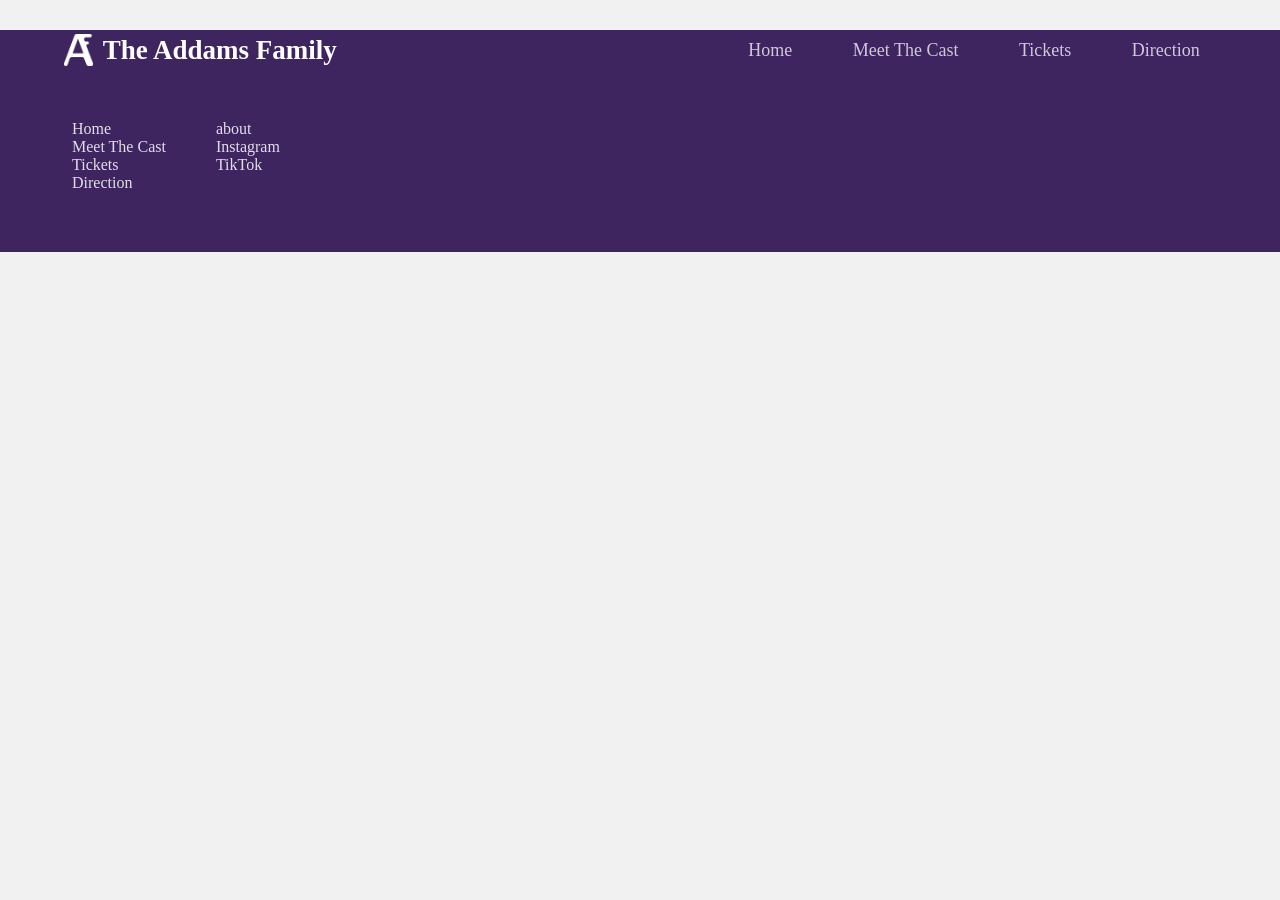
==== about.html @ 139933d9 "interview video added, presentation added but pd5 link needed." ====
<!DOCTYPE html>
<html lang="en">
<head>
    <meta charset="UTF-8">
    <meta name="viewport" content="width=device-width, initial-scale=1.0">
    <title>FHHS - The Addams Family</title>
    <link rel="stylesheet" href="cssFiles/about.css">
    <link rel="stylesheet" href="HEADER_FILES/HEADER.css">
    <link rel="stylesheet" href="FOOTER_FILES/FOOTER.css">
    <link rel="icon" type="svg" href="images/logo/TheAddamsFamily.svg">
</head>
<body>

    <header id="header" data-page="html"></header>
        <main style="display: flex; flex-direction: column; align-items: center; justify-content: center;">

        </main>
    <footer id="footer"></footer>

<script type="module" src="jsFiles/HEADER_FOOTER.js"></script>
<script src="jsFiles/HEADER_FOOTER_ANIMATION.js"></script>
</body>
</html>
---- HEADER_FILES/HEADER.css ----
/* RESET */
* {margin: 0; padding: 0; text-decoration: none;}
html, body {overscroll-behavior: none; background: #f1f1f1;}

.mobileWrapper {
    width: 100vw;
    display: flex;
    padding: 20px 0;
    background: rgba(255,255,255,0.15);
    margin-bottom: -15px;
}
.mobileWrapper p {
    color: white;
    font-size: 20px;
    font-weight: bold;
    margin: auto;
    transition: 0.3s;
}
.mobileWrapper:hover .mobileWrapper p {scale: 0.95;}

header {
    position: fixed;
    display: flex;
    align-items: center;
    width: 100%;
    height: 100px;
    z-index: 9999;
    background: none;
}
.logoSet {
    display: flex;
    align-items: center;
    width: 100%;
    height: 80px;
    margin-left: 5%;
}
.logoSet:hover {cursor: pointer;}
.icon {
    height: 40%;
}
.logoSet h2 {
    color: white;
    margin-left: 10px;
}

@media (max-width: 430px)
{
    .icon {display: none;}
    .logoSet {margin-left: 2%;}
    .logoSet h2 {font-size: 22px;}
}

header a {text-decoration: none; font-size: 18px; font-weight: 450; color: rgba(255, 255, 255, 0.75); transition: 0.3s; }
header a:hover {color: white; font-weight: bold;}

.desktopNav {
    position: absolute;
    right: 50px;
    display: flex;
    width: 40%;
    height: 100%;
    justify-content: space-around;
    align-items: center;
    transition: 0.3s;
}
.desktopNav li, .mobileNav li {list-style: none;}

/* HAMBURGER */
.menu {
    z-index: 616;
    position: absolute;
    right: 20px;
    height: 40px;
    display: none; /* hidden on desktop */
    flex-direction: column;
    justify-content: space-evenly;
}
.menu:hover, .userArea:hover, .mobileUserArea:hover {cursor: pointer;}
.menu span {
    border-radius: 5px;
    width: 35px;
    height: 6px;
    background: #fff;
    transition: 0.3s;
}

.mobileMenu {
    display: none;
    flex-direction: column;
    position: fixed;
    top: 0;
    left: 0;
    width: 100%;
    height: 100vh;
    background: #0F1A2B;
    padding: 20px 0;
    transition: 0.3s;
}
.mobileMenu a {
    margin-left: 50px;
    display: block;
    padding: 14px 0;
    color: white;
    font-size: 22px;
}
.mobileMenu a:hover {cursor: pointer;}


/* RESPONSIVE */
@media (max-width: 900px) {
    .desktopNav {display: none;}
    .menu {display: flex;}
    .logo,.logoChanged {margin-left: 20px;}

    .loginBtn {
        padding: 0;
        margin-bottom: -18px;
        width: 100%;
    }
}

/* When active */
.menu.active span:nth-child(1) {transform: translateY(12px) rotate(45deg);}
.menu.active span:nth-child(2) {opacity: 0;}
.menu.active span:nth-child(3) {transform: translateY(-12px) rotate(-45deg);}

/* When menu is open */
@media (max-width: 900px) {
    .mobileMenu.open {
        display: flex;
    }
}

#header[data-page="home"] header {.PositionMain a {color: white; font-weight: bold;}}
#header[data-page="ourActors"] header {background: #3e2560; .PositionOurActors a {color: white; font-weight: bold;}}
#header[data-page="tickets"] header {background: #3e2560; .PositionTickets a {color: white; font-weight: bold;}}
#header[data-page="direction"] header {background: #3e2560; .PositionDirection a {color: white; font-weight: bold;}}
---- FOOTER_FILES/FOOTER.css ----
footer {
    display: flex;
    margin-top: 30px;
    width: 100%;
    padding: 30px 0;
    background: #3e2560;
}

footer .ul1 {
    margin-left: 8vh;
    list-style: none;
}

footer ul {
    margin-left: 50px;
    list-style: none;
}

footer ul a {
    color: rgba(255, 255, 255, 0.85);
    text-decoration: none;
    transition: 0.3s;
}

footer ul a:hover {
    color: white;
}

@media (max-width: 900px) {
    footer ul {
        margin-left: 10%;
    }
}
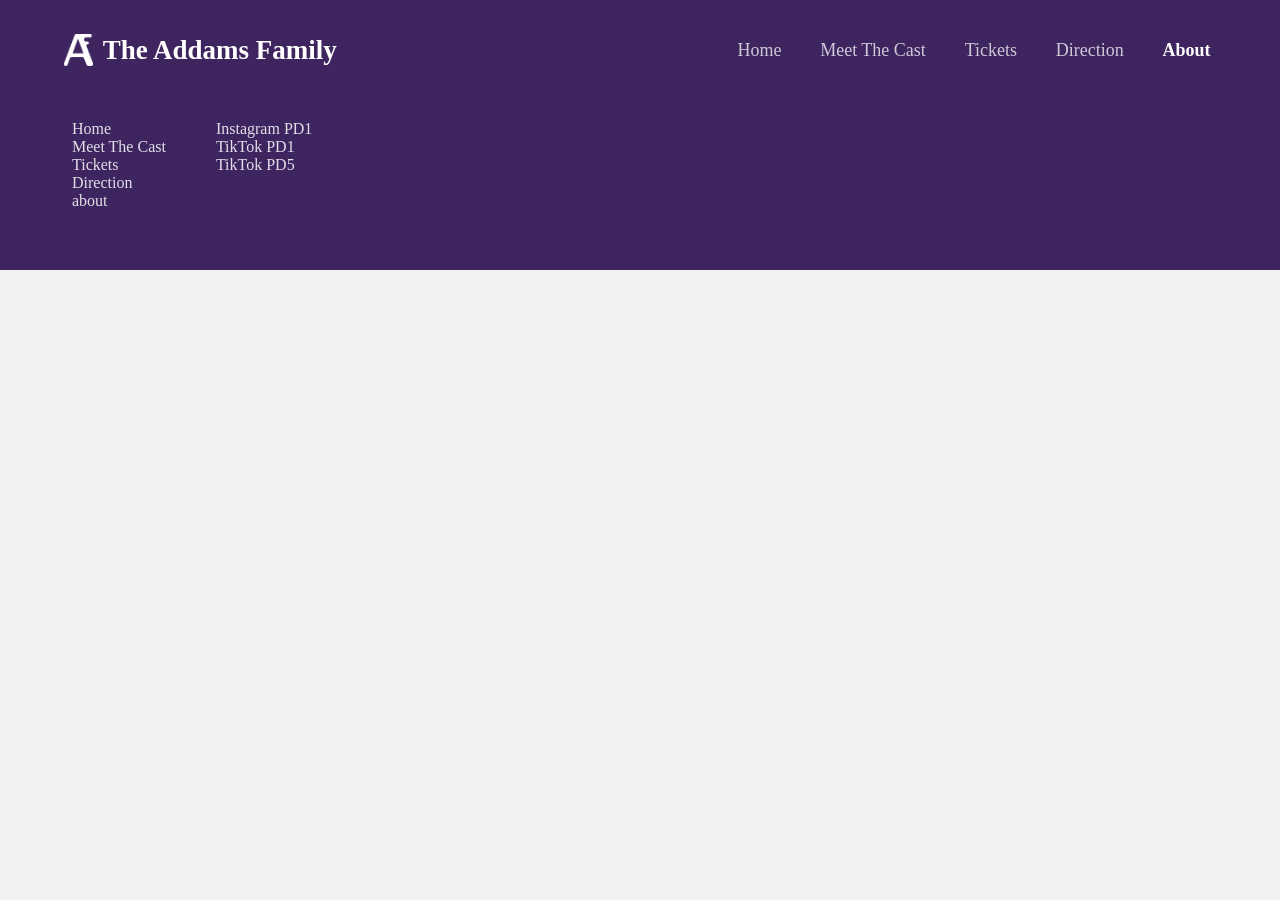
==== commit a5cf7b24: "about page added to the header." ====
--- a/about.html
+++ b/about.html
@@ -11,7 +11,7 @@
 </head>
 <body>
 
-    <header id="header" data-page="html"></header>
+    <header id="header" data-page="about"></header>
         <main style="display: flex; flex-direction: column; align-items: center; justify-content: center;">
 
         </main>
--- a/HEADER_FILES/HEADER.css
+++ b/HEADER_FILES/HEADER.css
@@ -69,7 +69,7 @@
 .menu {
     z-index: 616;
     position: absolute;
-    right: 20px;
+    right: 5%;
     height: 40px;
     display: none; /* hidden on desktop */
     flex-direction: column;
@@ -107,7 +107,7 @@
 
 
 /* RESPONSIVE */
-@media (max-width: 900px) {
+@media (max-width: 1000px) {
     .desktopNav {display: none;}
     .menu {display: flex;}
     .logo,.logoChanged {margin-left: 20px;}
@@ -135,3 +135,4 @@
 #header[data-page="ourActors"] header {background: #3e2560; .PositionOurActors a {color: white; font-weight: bold;}}
 #header[data-page="tickets"] header {background: #3e2560; .PositionTickets a {color: white; font-weight: bold;}}
 #header[data-page="direction"] header {background: #3e2560; .PositionDirection a {color: white; font-weight: bold;}}
+#header[data-page="about"] header {background: #3e2560; .PositionAbout a {color: white; font-weight: bold;}}
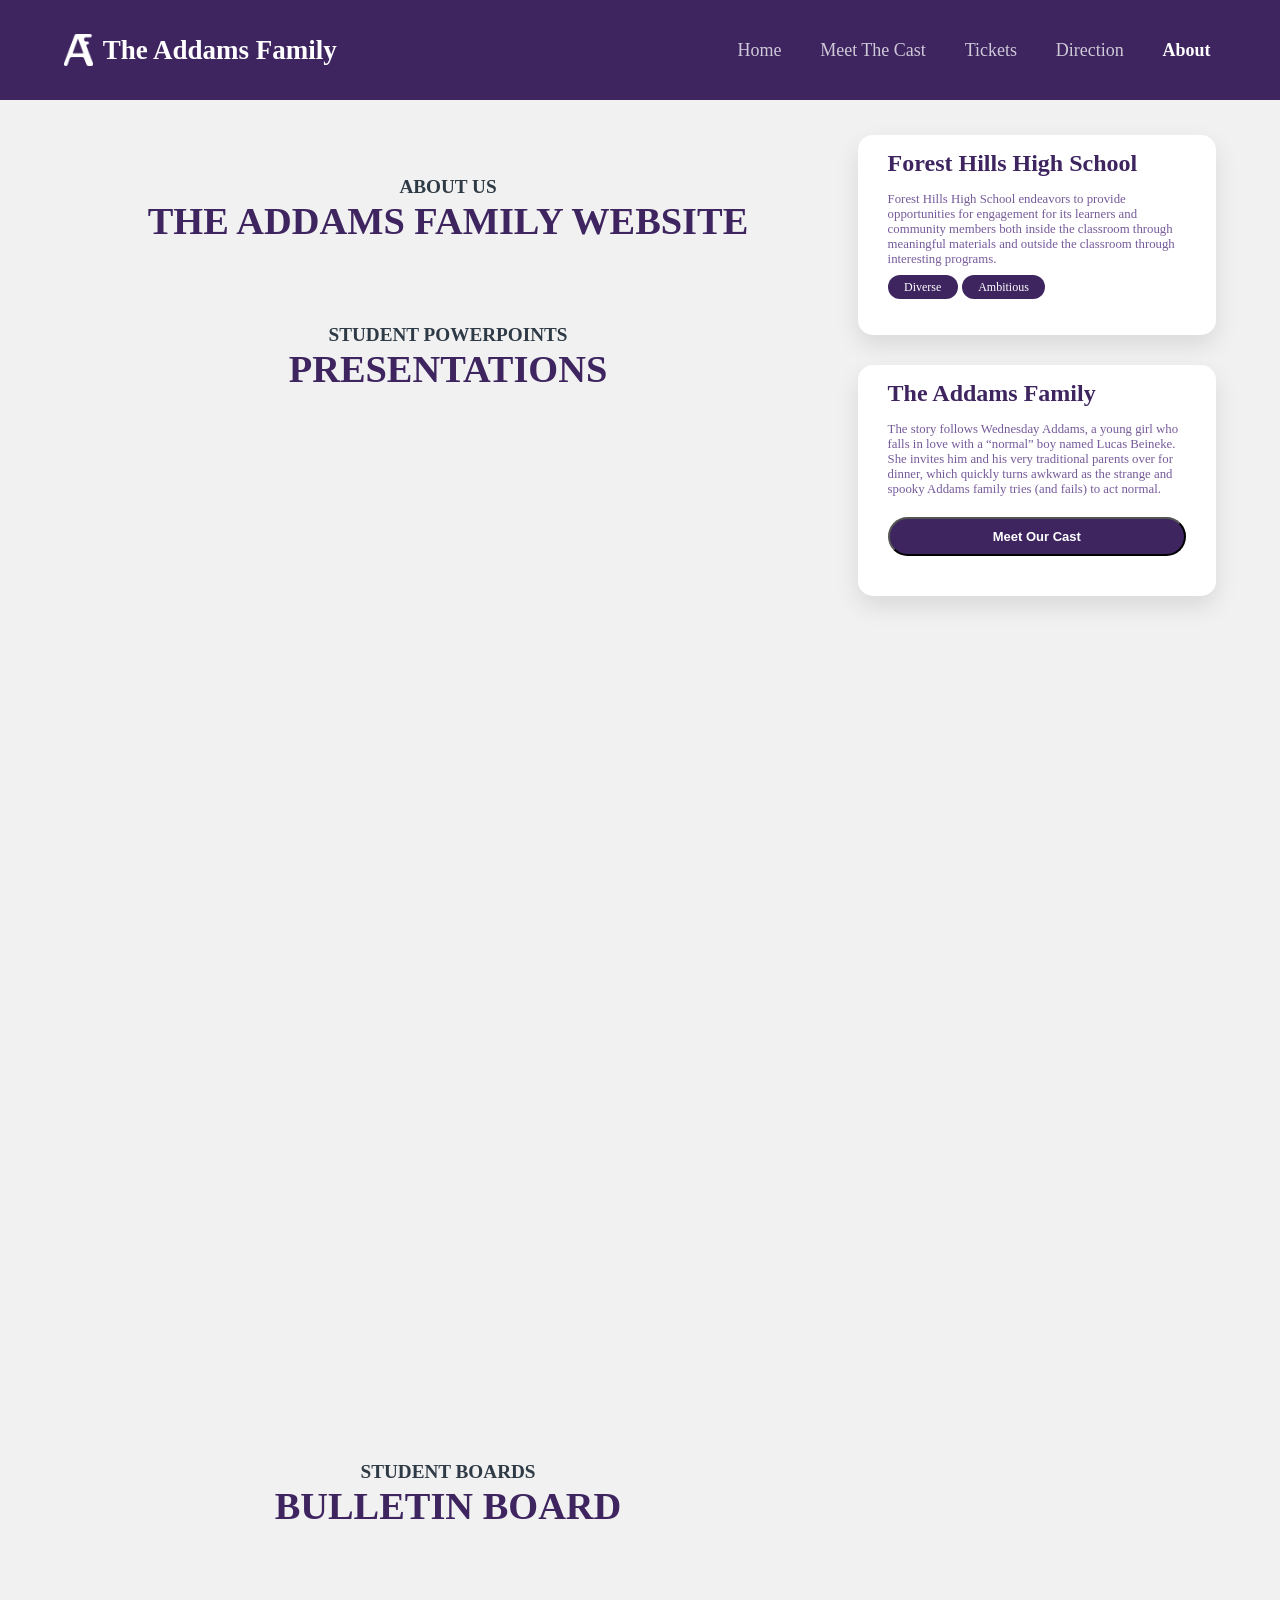
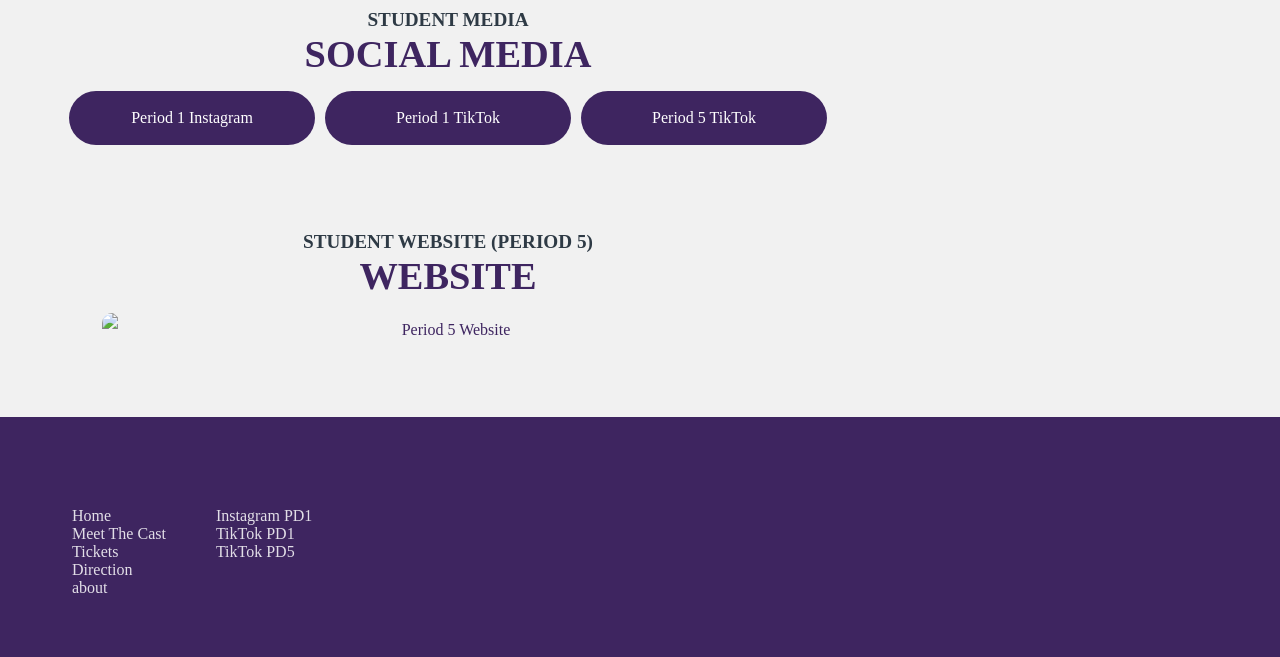
==== commit 2d135118: "part of the about page finished." ====
--- a/about.html
+++ b/about.html
@@ -13,7 +13,69 @@
 
     <header id="header" data-page="about"></header>
         <main style="display: flex; flex-direction: column; align-items: center; justify-content: center;">
+            <aside id="aside">
+                <div class="asideLeft">
+                    <div class="section-header1">
+                        <h3>About Us</h3>
+                        <h1>The Addams Family Website</h1>
 
+                        <div class="asideLeftContent"></div>
+                    </div>
+
+                    <div class="section-header">
+                        <h3>Student PowerPoints</h3>
+                        <h1>Presentations</h1>
+
+                        <div id="slides" class="asideLeftContent">
+                            <iframe src="https://docs.google.com/presentation/d/e/2PACX-1vR8fDkDXBh8YPGqnh2CAQNFYE0TyVMGeVLzk3FrUwZgTwfXV5PyNxkHJYzQNjEhWHWTLe4zJ8zP6Jbm/pubembed?start=false&loop=true&delayms=3000" frameborder="0" allowfullscreen="true" mozallowfullscreen="true" webkitallowfullscreen="true"></iframe>
+                            <iframe loading="lazy" src="https://www.canva.com/design/DAHD1gWp30w/i0VzzmtC6-kZLFSHtnuo-A/view?embed" allowfullscreen="allowfullscreen" allow="fullscreen" frameborder="0" allowfullscreen="true" mozallowfullscreen="true" webkitallowfullscreen="true"></iframe>
+                        </div>
+                    </div>
+
+                    <div class="section-header">
+                        <h3>Student Boards</h3>
+                        <h1>Bulletin Board</h1>
+
+                        <div class="asideLeftContent"></div>
+                    </div>
+
+                    <div class="section-header">
+                        <h3>Student Media</h3>
+                        <h1>Social Media</h1>
+
+                        <div id="socialMedia" class="asideLeftContent">
+                            <a href="">Period 1 Instagram</a>
+                            <a href="">Period 1 TikTok</a>
+                            <a href="">Period 5 TikTok</a>
+                        </div>
+                    </div>
+
+                    <div class="section-header">
+                        <h3>Student Website (Period 5)</h3>
+                        <h1>Website</h1>
+
+                        <div class="asideLeftContent">
+                            <img class="period5Web" src="images/Period5TheAddamsFamilyWebpage.png" alt="Period 5 Website">
+                        </div>
+                    </div>
+                </div>
+                <div class="asideRight">
+                    <div class="asideRightContentBox">
+                        <h3>Forest Hills High School</h3>
+                        <p>Forest Hills High School endeavors to provide opportunities for engagement for its learners and community members both inside the classroom through meaningful materials and outside the classroom through interesting programs. </p>
+                        <div class="spanSet">
+                            <span>Diverse</span>
+                            <span>Ambitious</span>
+                        </div>
+                    </div>
+
+                    <div class="asideRightContentBox">
+                        <h3>The Addams Family</h3>
+                        <p>The story follows Wednesday Addams, a young girl who falls in love with a “normal” boy named Lucas Beineke. She invites him and his very traditional parents over for dinner, which quickly turns awkward as the strange and spooky Addams family tries (and fails) to act normal.</p>
+                        <a href="ourActors.html"><button style="margin-left: 30px;">Meet Our Cast</button></a>
+                    </div>
+                </div>
+            </aside>
         </main>
     <footer id="footer"></footer>
 
--- a/cssFiles/about.css
+++ b/cssFiles/about.css
@@ -0,0 +1,169 @@
+aside {
+    padding-top: 50px;
+    display: flex;
+    justify-content: space-between;
+    width: 100%;
+    height: auto;
+}
+
+.asideLeft {
+    display: flex;
+    flex-direction: column;
+    align-items: center;
+    margin-left: 5%;
+    width: 60%;
+    height: auto;
+    color: #3e2560;
+}
+
+.section-header, .section-header1 {
+    text-align: center;
+    width: 100%;
+    line-height: 34px;
+    margin: 40px 0;
+}
+
+.section-header1 {padding-top: 80px;}
+
+.section-header h1, .section-header1 h1 {color: #3e2560; font-size: clamp(16px, 3vw, 2.5rem); text-transform: uppercase;}
+.section-header h3, .section-header1 h3 {color: #2E3A45; font-size: clamp(14px, 3vw, 1.2rem); text-transform: uppercase;}
+@media (max-width: 900px) {
+    .section-header, .section-header1 {line-height: 20px; padding-top: 0;}
+    .section-header, .section-header1 h1 {font-size: clamp(20px, 3vw, 2.5rem);}
+    .section-header, .section-header1 h3 {font-size: clamp(16px, 3vw, 1.2rem);}
+}
+
+.asideLeftContent {
+    width: 100%;
+    height: auto;
+    display: flex;
+    flex-direction: column;
+    align-items: center;
+}
+
+.asideRight {
+    margin-top: 85px;
+    display: flex;
+    flex-direction: column;
+    margin-right: 5%;
+    width: 28%;
+    height: 100vh;
+    gap: 30px;
+}
+
+.asideRightContentBox {
+    padding: 15px 0 40px 0;
+    width: 100%;
+    height: auto;
+    border-radius: 15px;
+    background: white;
+    box-shadow: 0 10px 25px rgba(0,0,0,0.1)
+}
+
+.asideRightContentBox h3 {
+    padding: 0 30px;
+    margin-bottom: 15px;
+    color: #3e2560;
+    font-size: clamp(18px, 2vw, 1.5rem);
+}
+
+.asideRightContentBox p {
+    margin: 10px 0;
+    color: #765a9a;
+    font-size: clamp(12px, 1vw, 15px);
+    padding: 0 30px;
+}
+
+.asideRightContentBox button {
+    margin-top: 10px;
+    font-size: 13px;
+    padding: 10px 0;
+    width: calc(100% - 60px);
+    border-radius: 20px;
+    color: white;
+    font-weight: bold;
+    background: #3e2560;
+    cursor: pointer;
+    transition: 0.3s;
+}
+
+.asideRightContentBox button:hover {background: #684695}
+
+.spanSet {margin-left: 30px;}
+.spanSet span {
+    font-size: 12px;
+    padding: 5px 5%;
+    border-radius: 15px;
+    color: white;
+    background: #3e2560;
+}
+
+@media (max-width: 1000px) {
+    .asideRight {
+        width: 100%;
+        align-items: center;
+        justify-content: center;
+        position: absolute;
+        flex-direction: row;
+        height: 300px;
+        margin-top: 140px;
+    }
+
+    .asideRightContentBox {
+        display: flex;
+        flex-direction: column;
+        justify-content: center;
+        width: 40%;
+        height: 100%;
+    }
+
+    .asideLeft {
+        width: 90%;
+        padding-top: 550px;
+    }
+}
+
+@media (max-width: 600px) {
+    .asideRight {flex-direction: column; margin-top: 220px;}
+    .asideRightContentBox {width: 90%;}
+    .section-header1 {padding-top: 130px;}
+}
+
+
+#slides {
+    margin: 40px 0;
+    gap: 20px;
+    width: 100%;
+    height: auto;
+    display: flex;
+    flex-direction: column;
+}
+
+#slides iframe {
+    width: 90%;
+    aspect-ratio: 14/9;
+    border-radius: 10px;
+}
+
+#socialMedia {
+    display: flex;
+    justify-content: space-around;
+    flex-direction: row;
+    width: 100%;
+    height: auto;
+}
+
+#socialMedia a {
+    margin-top: 20px;
+    width: 32%;
+    padding: 10px 0;
+    background: #3e2560;
+    color: white;
+    border-radius: 50px;
+}
+
+.period5Web {
+    margin-top: 20px;
+    width: 90%;
+    border-radius: 10px;
+}
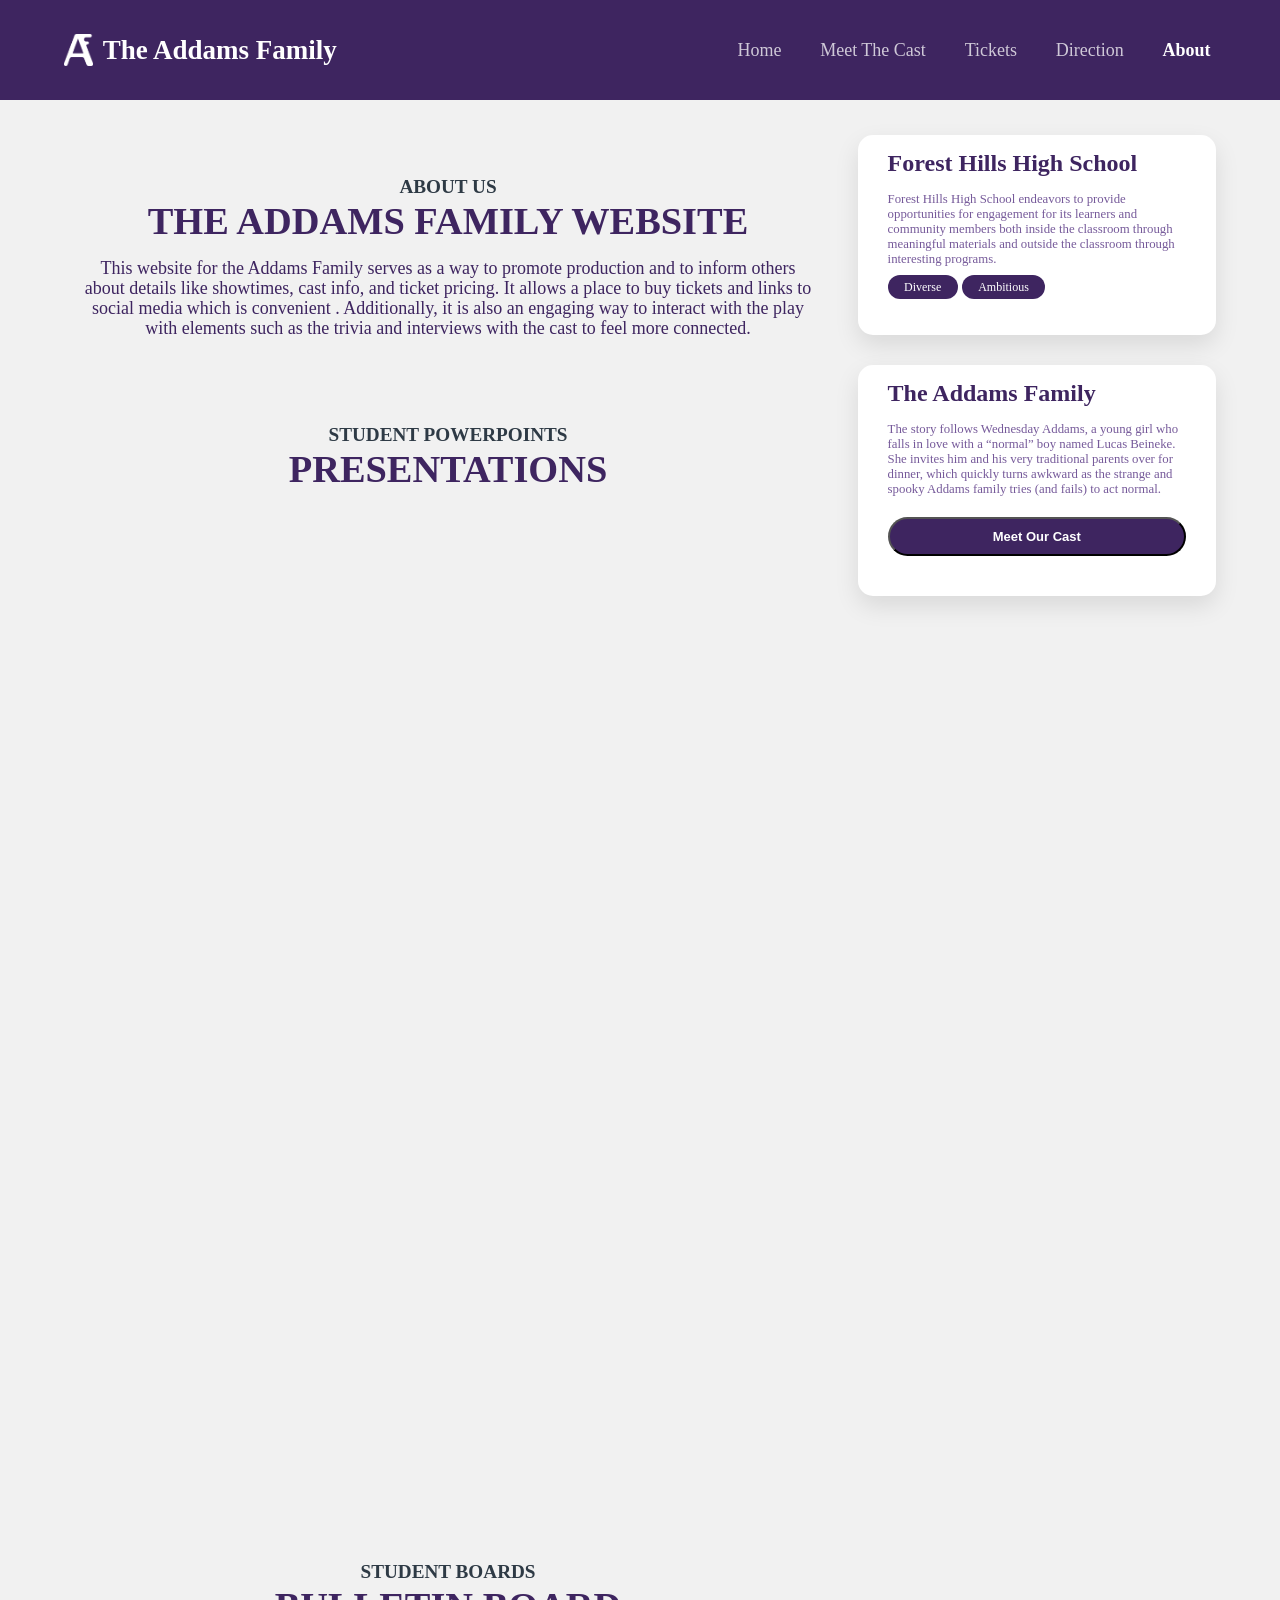
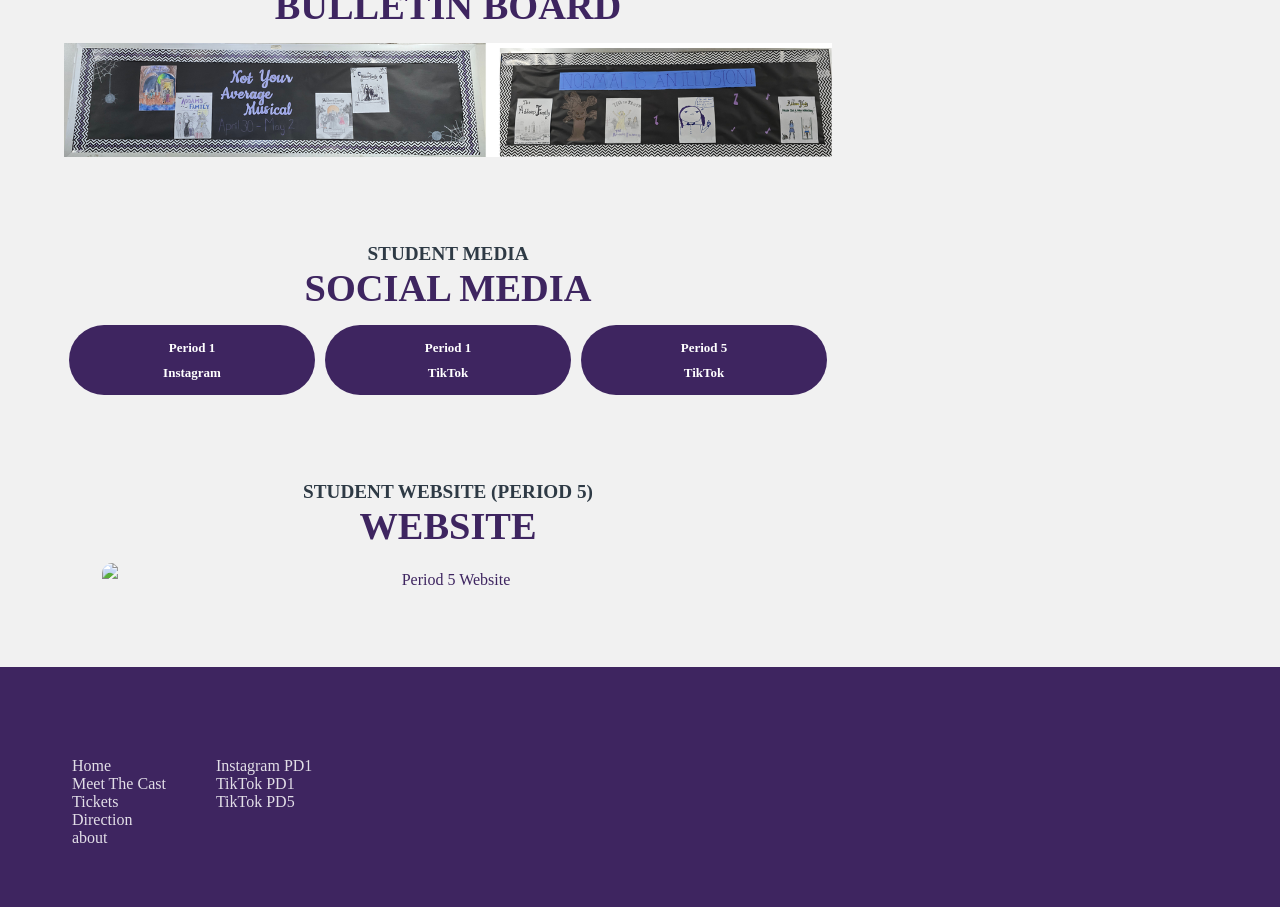
==== commit fe3b4bb0: "about page finished." ====
--- a/about.html
+++ b/about.html
@@ -19,7 +19,9 @@
                         <h3>About Us</h3>
                         <h1>The Addams Family Website</h1>
 
-                        <div class="asideLeftContent"></div>
+                        <div class="asideLeftContent">
+                            <p style="line-height: 20px; margin-top: 20px; padding: 0 20px; font-size: 18px;">This website for the Addams Family serves as a way to promote production and to inform others about details like showtimes, cast info, and ticket pricing. It allows a place to buy tickets and links to social media which is convenient  . Additionally, it is also an engaging way to interact with the play with elements such as the  trivia and interviews with the cast to feel more connected.</p>
+                        </div>
                     </div>
 
                     <div class="section-header">
@@ -36,7 +38,9 @@
                         <h3>Student Boards</h3>
                         <h1>Bulletin Board</h1>
 
-                        <div class="asideLeftContent"></div>
+                        <div class="asideLeftContent">
+                            <img style="width: 100%; margin-top: 20px;" src="images/boards.png" alt="Period 1 and Period 5 boards">
+                        </div>
                     </div>
 
                     <div class="section-header">
@@ -44,9 +48,9 @@
                         <h1>Social Media</h1>
 
                         <div id="socialMedia" class="asideLeftContent">
-                            <a href="">Period 1 Instagram</a>
-                            <a href="">Period 1 TikTok</a>
-                            <a href="">Period 5 TikTok</a>
+                            <a href="https://www.instagram.com/theaddamsfamilyfhhs?igsh=MXJrbHhxNnh1bGt4cA%3D%3D"><p>Period 1</p><p>Instagram</p></a>
+                            <a href="https://www.tiktok.com/@addamsfamilyfhhs"><p>Period 1</p><p>TikTok</p></a>
+                            <a href="https://www.tiktok.com/@fhhs.project?_r=1&_t=ZP-952brp0QnS2"><p>Period 5</p><p>TikTok</p></a>
                         </div>
                     </div>
 
--- a/cssFiles/about.css
+++ b/cssFiles/about.css
@@ -160,6 +160,15 @@
     background: #3e2560;
     color: white;
     border-radius: 50px;
+    line-height: 25px;
+    font-weight: bold;
+    cursor: pointer;
+    transition: 0.3s;
+    font-size: 13px;
+}
+
+#socialMedia a:hover {
+    background: #684695;
 }
 
 .period5Web {
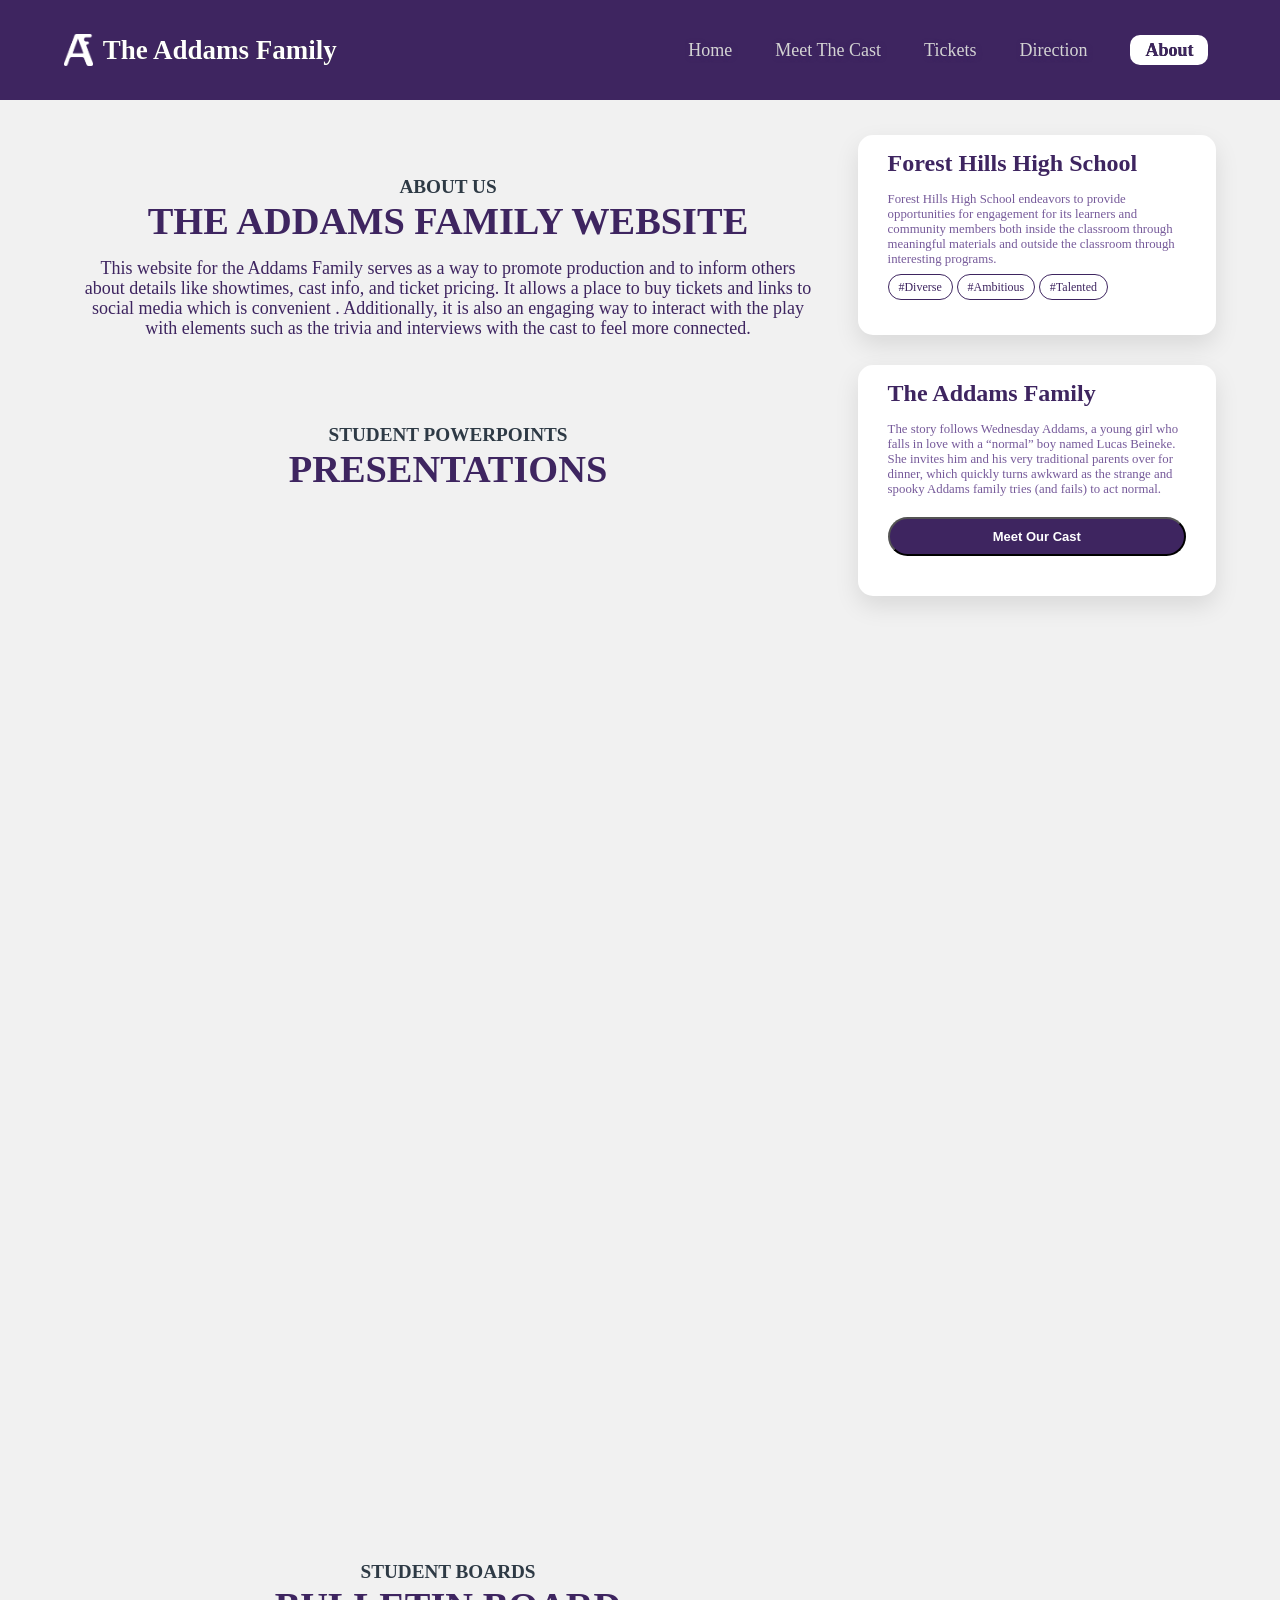
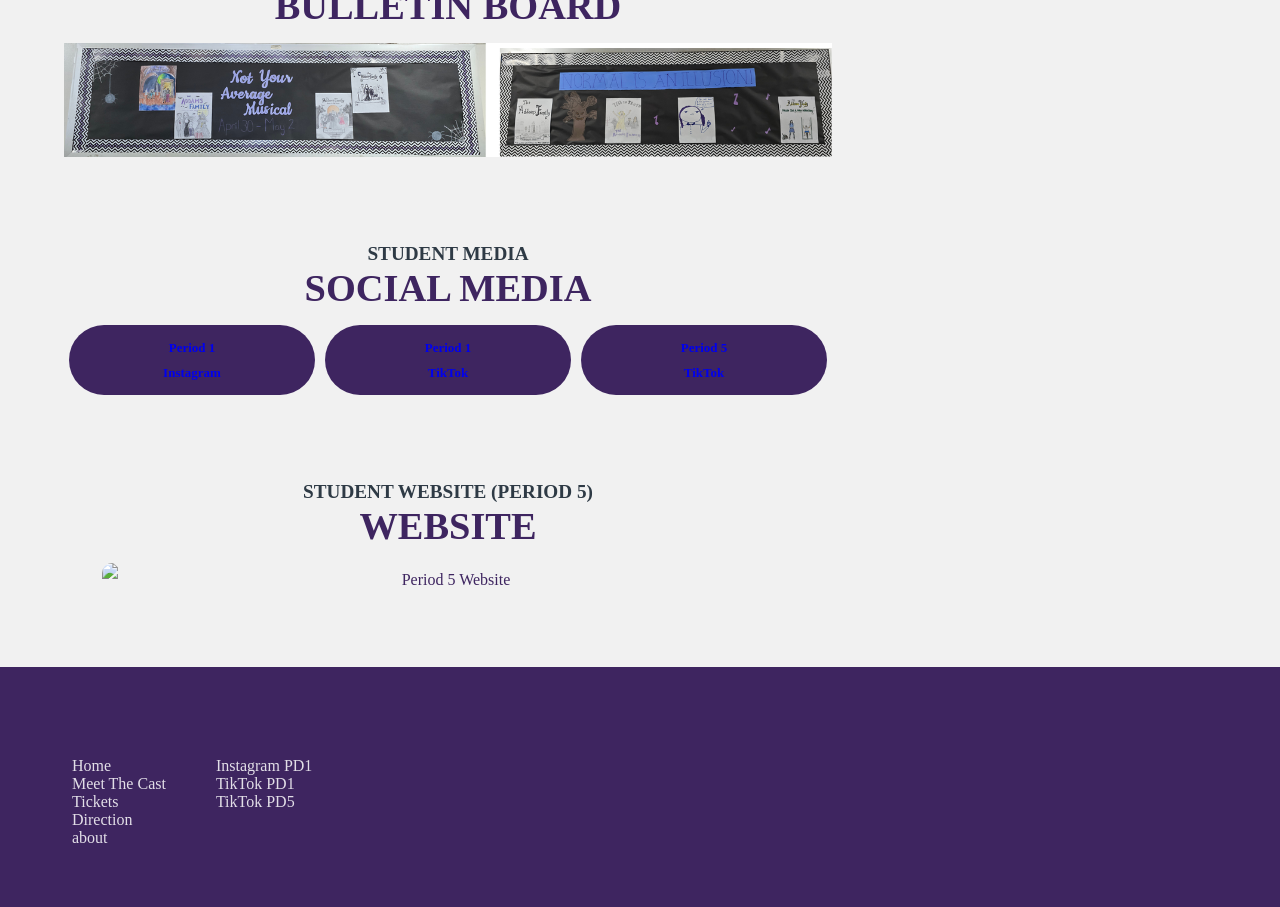
==== commit 958e8a73: "multi level nav menu." ====
--- a/about.html
+++ b/about.html
@@ -68,8 +68,9 @@
                         <h3>Forest Hills High School</h3>
                         <p>Forest Hills High School endeavors to provide opportunities for engagement for its learners and community members both inside the classroom through meaningful materials and outside the classroom through interesting programs. </p>
                         <div class="spanSet">
-                            <span>Diverse</span>
-                            <span>Ambitious</span>
+                            <span>#Diverse</span>
+                            <span>#Ambitious</span>
+                            <span>#Talented</span>
                         </div>
                     </div>
 
--- a/cssFiles/about.css
+++ b/cssFiles/about.css
@@ -92,10 +92,11 @@
 .spanSet {margin-left: 30px;}
 .spanSet span {
     font-size: 12px;
-    padding: 5px 5%;
+    padding: 5px 3%;
     border-radius: 15px;
-    color: white;
-    background: #3e2560;
+    color: #3e2560;
+    background: white;
+    border: 1px solid #3e2560;
 }
 
 @media (max-width: 1000px) {
@@ -158,7 +159,6 @@
     width: 32%;
     padding: 10px 0;
     background: #3e2560;
-    color: white;
     border-radius: 50px;
     line-height: 25px;
     font-weight: bold;
--- a/HEADER_FILES/HEADER.css
+++ b/HEADER_FILES/HEADER.css
@@ -50,14 +50,17 @@
     .logoSet h2 {font-size: 22px;}
 }
 
-header a {text-decoration: none; font-size: 18px; font-weight: 450; color: rgba(255, 255, 255, 0.75); transition: 0.3s; }
+header a {text-decoration: none; font-size: 18px; font-weight: 450; color: lightgray; transition: 0.3s;
+    text-shadow:
+            1px 1px 0 #3e2560,
+            1px 1px 5px #3e2560;}
 header a:hover {color: white; font-weight: bold;}
 
 .desktopNav {
     position: absolute;
     right: 50px;
     display: flex;
-    width: 40%;
+    width: 44%;
     height: 100%;
     justify-content: space-around;
     align-items: center;
@@ -135,4 +138,46 @@
 #header[data-page="ourActors"] header {background: #3e2560; .PositionOurActors a {color: white; font-weight: bold;}}
 #header[data-page="tickets"] header {background: #3e2560; .PositionTickets a {color: white; font-weight: bold;}}
 #header[data-page="direction"] header {background: #3e2560; .PositionDirection a {color: white; font-weight: bold;}}
-#header[data-page="about"] header {background: #3e2560; .PositionAbout a {color: white; font-weight: bold;}}
+#header[data-page="about"] header {background: #3e2560; .PositionAbout #drop {color: #3e2560;}}
+
+.PositionAbout a {
+    background: white;
+    padding: 5px 15px;
+    border-radius: 10px;
+    color: #3e2560;
+    text-shadow: 0 0 black;
+    font-weight: bold;
+}
+
+.PositionAbout a:hover {
+    color: black;
+    border-radius: 5px;
+}
+
+.PositionAbout:hover .dropdown {
+    display: block;
+}
+
+.dropdown {
+    width: 150px;
+    display: none;
+    position: absolute;
+    background: white;
+    border-top-right-radius: 10px;
+    border-bottom-right-radius: 10px;
+    border-bottom-left-radius: 10px;
+}
+
+.dropdown li {
+    text-align: left;
+    margin: 10px 0;
+}
+
+.dropdown li a {
+    background: none;
+    color: #b28fdd;
+}
+
+.dropdown li a:hover {
+    color: #3e2560;
+}
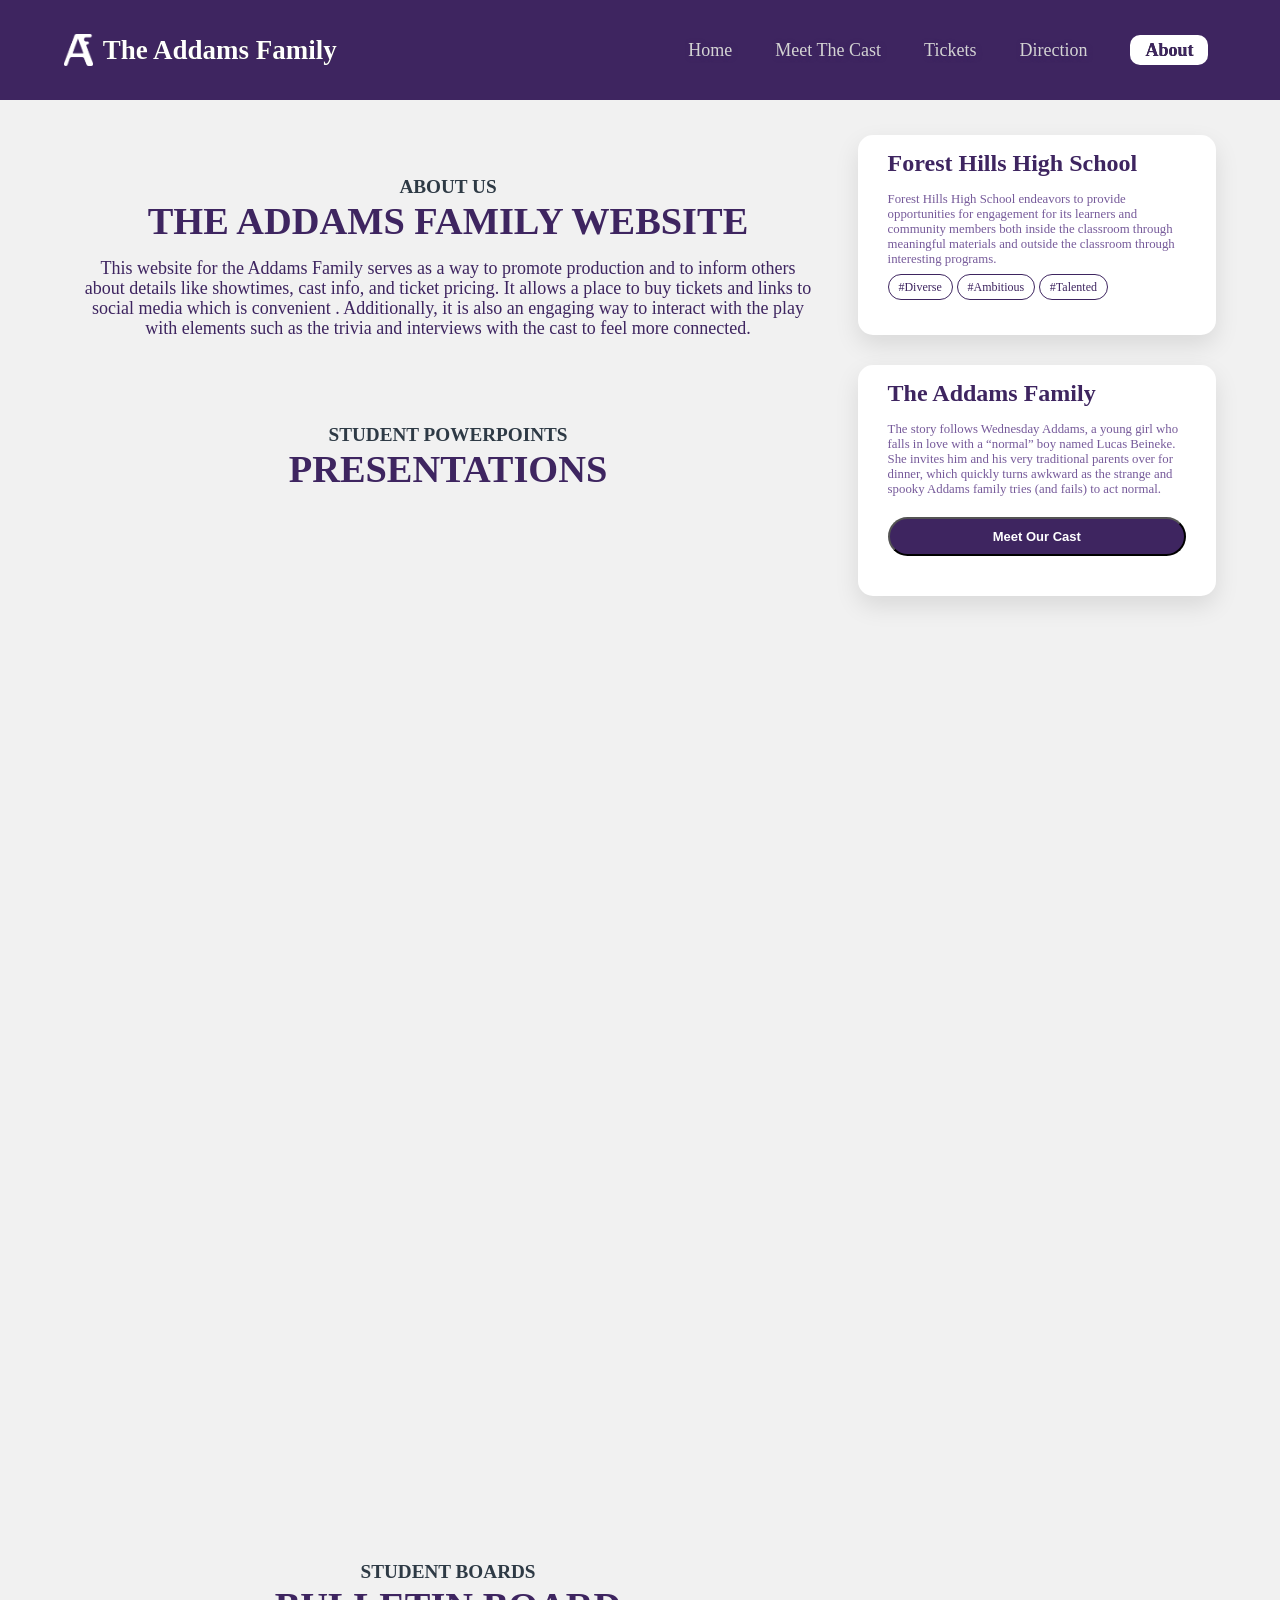
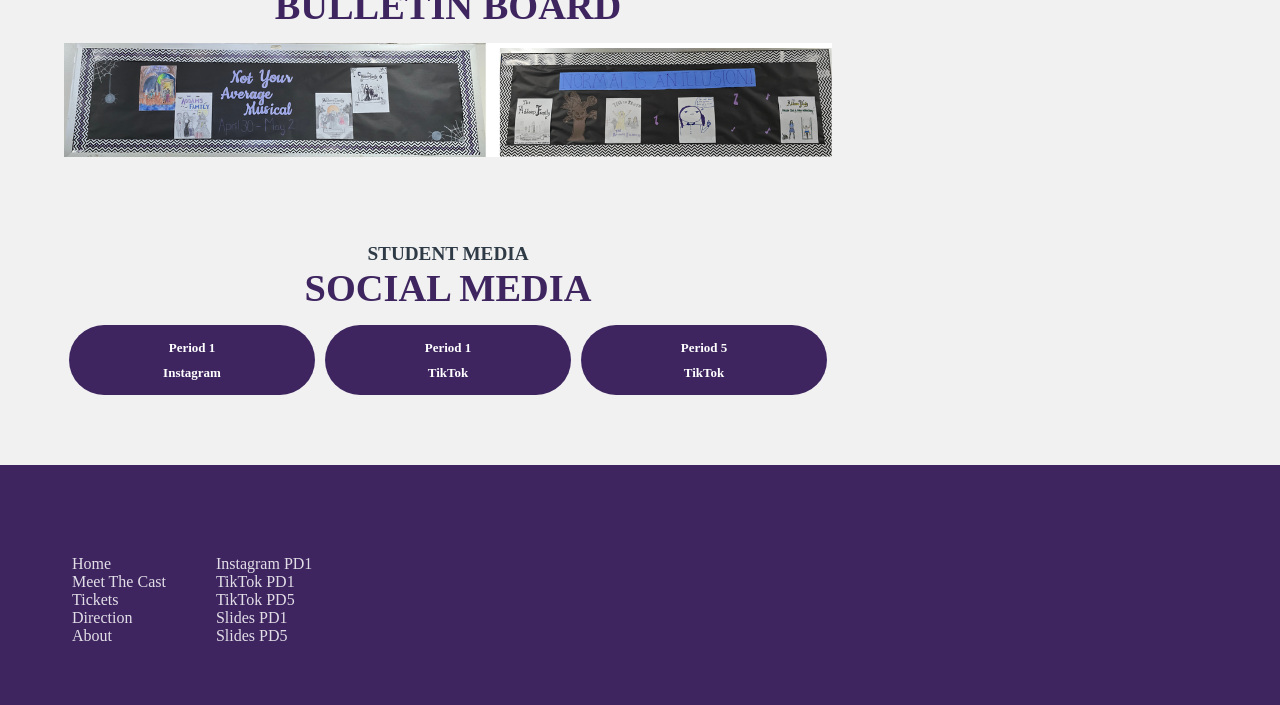
==== commit 366e3c45: "the credits section for this project are added to the bottom of the home page." ====
--- a/about.html
+++ b/about.html
@@ -12,8 +12,11 @@
 <body>
 
     <header id="header" data-page="about"></header>
+
         <main style="display: flex; flex-direction: column; align-items: center; justify-content: center;">
+
             <aside id="aside">
+
                 <div class="asideLeft">
                     <div class="section-header1">
                         <h3>About Us</h3>
@@ -48,21 +51,13 @@
                         <h1>Social Media</h1>
 
                         <div id="socialMedia" class="asideLeftContent">
-                            <a href="https://www.instagram.com/theaddamsfamilyfhhs?igsh=MXJrbHhxNnh1bGt4cA%3D%3D"><p>Period 1</p><p>Instagram</p></a>
-                            <a href="https://www.tiktok.com/@addamsfamilyfhhs"><p>Period 1</p><p>TikTok</p></a>
-                            <a href="https://www.tiktok.com/@fhhs.project?_r=1&_t=ZP-952brp0QnS2"><p>Period 5</p><p>TikTok</p></a>
-                        </div>
-                    </div>
-
-                    <div class="section-header">
-                        <h3>Student Website (Period 5)</h3>
-                        <h1>Website</h1>
-
-                        <div class="asideLeftContent">
-                            <img class="period5Web" src="images/Period5TheAddamsFamilyWebpage.png" alt="Period 5 Website">
+                            <a href="https://www.instagram.com/theaddamsfamilyfhhs?igsh=MXJrbHhxNnh1bGt4cA%3D%3D"><p style="color: white;">Period 1</p><p style="color: white;">Instagram</p></a>
+                            <a href="https://www.tiktok.com/@addamsfamilyfhhs"><p style="color: white;">Period 1</p><p style="color: white;">TikTok</p></a>
+                            <a href="https://www.tiktok.com/@fhhs.project?_r=1&_t=ZP-952brp0QnS2"><p style="color: white;">Period 5</p><p style="color: white;">TikTok</p></a>
                         </div>
                     </div>
                 </div>
+
                 <div class="asideRight">
                     <div class="asideRightContentBox">
                         <h3>Forest Hills High School</h3>
@@ -73,15 +68,17 @@
                             <span>#Talented</span>
                         </div>
                     </div>
-
                     <div class="asideRightContentBox">
                         <h3>The Addams Family</h3>
                         <p>The story follows Wednesday Addams, a young girl who falls in love with a “normal” boy named Lucas Beineke. She invites him and his very traditional parents over for dinner, which quickly turns awkward as the strange and spooky Addams family tries (and fails) to act normal.</p>
                         <a href="ourActors.html"><button style="margin-left: 30px;">Meet Our Cast</button></a>
                     </div>
                 </div>
+
             </aside>
+
         </main>
+
     <footer id="footer"></footer>
 
 <script type="module" src="jsFiles/HEADER_FOOTER.js"></script>
--- a/cssFiles/about.css
+++ b/cssFiles/about.css
@@ -175,4 +175,44 @@
     margin-top: 20px;
     width: 90%;
     border-radius: 10px;
-}+}
+
+
+.creditsContent {
+    display: grid;
+    grid-template-columns: repeat(auto-fit, minmax(240px, 1fr));
+    gap: 20px;
+}
+
+.creditsContent div {
+    display: flex;
+    flex-direction: column;
+
+    width: 100%;
+    background: white;
+    box-shadow: 0.3em 0.3em 0.7em #a279da;
+    height: auto;
+    border-radius: 10px;
+    padding-bottom: 40px;
+}
+
+.creditsContent div h2 {
+    text-align: center;
+    padding-top: 35px;
+    color: #3e2560;
+}
+
+.creditsContent ul {
+    margin-top: 20px;
+    width: 100%;
+}
+
+.creditsContent ul li {
+    list-style: none;
+    text-align: center;
+    padding: 2px 0;
+    color: #765a9a;
+    font-weight: bold;
+    font-size: 14px;
+}
+
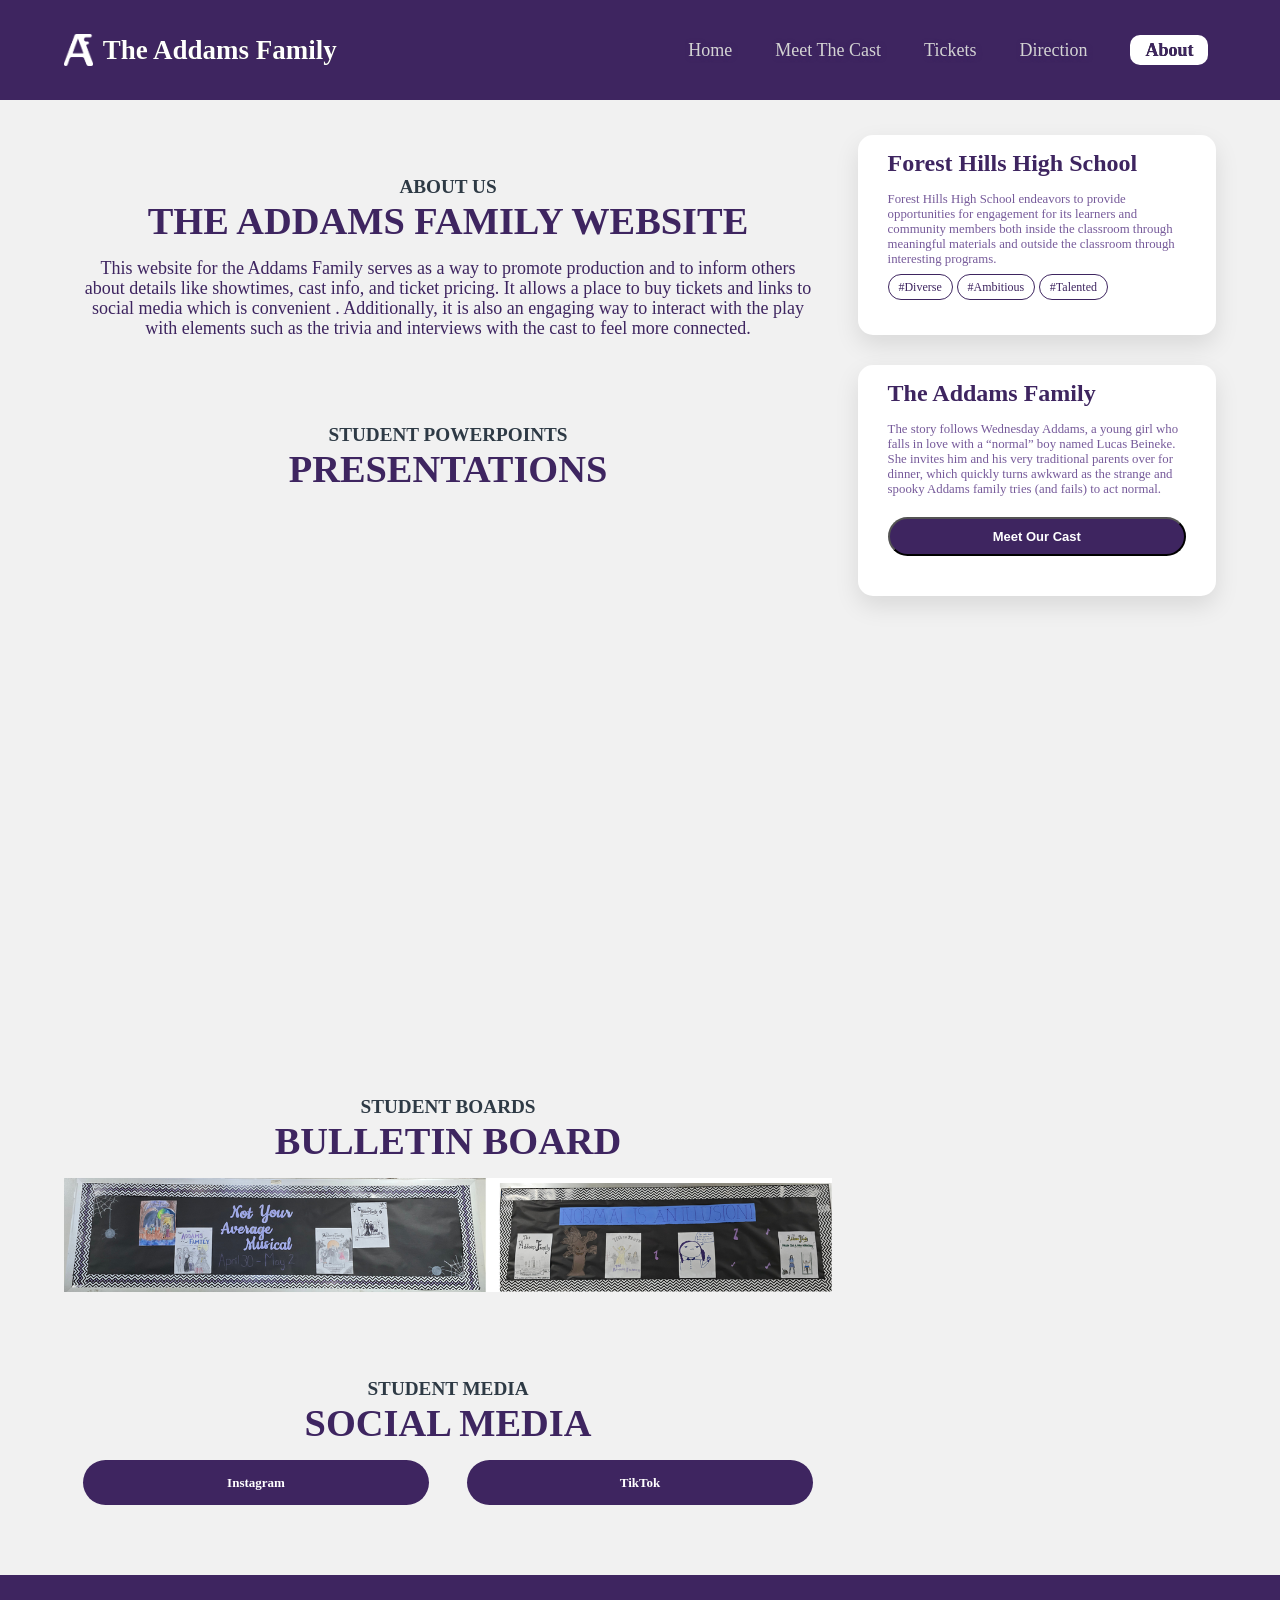
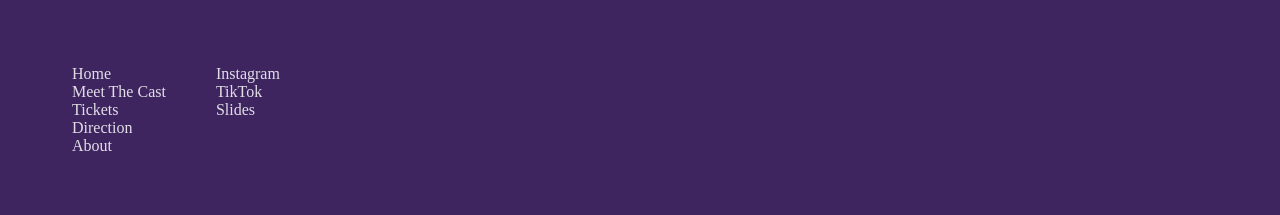
==== commit c9dc9eff: "got rid of elements from period 5 from the website." ====
--- a/about.html
+++ b/about.html
@@ -33,7 +33,6 @@
 
                         <div id="slides" class="asideLeftContent">
                             <iframe src="https://docs.google.com/presentation/d/e/2PACX-1vR8fDkDXBh8YPGqnh2CAQNFYE0TyVMGeVLzk3FrUwZgTwfXV5PyNxkHJYzQNjEhWHWTLe4zJ8zP6Jbm/pubembed?start=false&loop=true&delayms=3000" frameborder="0" allowfullscreen="true" mozallowfullscreen="true" webkitallowfullscreen="true"></iframe>
-                            <iframe loading="lazy" src="https://www.canva.com/design/DAHD1gWp30w/i0VzzmtC6-kZLFSHtnuo-A/view?embed" allowfullscreen="allowfullscreen" allow="fullscreen" frameborder="0" allowfullscreen="true" mozallowfullscreen="true" webkitallowfullscreen="true"></iframe>
                         </div>
                     </div>
 
@@ -51,9 +50,8 @@
                         <h1>Social Media</h1>
 
                         <div id="socialMedia" class="asideLeftContent">
-                            <a href="https://www.instagram.com/theaddamsfamilyfhhs?igsh=MXJrbHhxNnh1bGt4cA%3D%3D"><p style="color: white;">Period 1</p><p style="color: white;">Instagram</p></a>
-                            <a href="https://www.tiktok.com/@addamsfamilyfhhs"><p style="color: white;">Period 1</p><p style="color: white;">TikTok</p></a>
-                            <a href="https://www.tiktok.com/@fhhs.project?_r=1&_t=ZP-952brp0QnS2"><p style="color: white;">Period 5</p><p style="color: white;">TikTok</p></a>
+                            <a href="https://www.instagram.com/theaddamsfamilyfhhs?igsh=MXJrbHhxNnh1bGt4cA%3D%3D"><p style="color: white;">Instagram</p></a>
+                            <a href="https://www.tiktok.com/@addamsfamilyfhhs"><p style="color: white;">TikTok</p></a>
                         </div>
                     </div>
                 </div>
--- a/cssFiles/about.css
+++ b/cssFiles/about.css
@@ -156,7 +156,7 @@
 
 #socialMedia a {
     margin-top: 20px;
-    width: 32%;
+    width: 45%;
     padding: 10px 0;
     background: #3e2560;
     border-radius: 50px;
--- a/HEADER_FILES/HEADER.css
+++ b/HEADER_FILES/HEADER.css
@@ -95,7 +95,7 @@
     left: 0;
     width: 100%;
     height: 100vh;
-    background: #0F1A2B;
+    background: #3e2560;
     padding: 20px 0;
     transition: 0.3s;
 }
